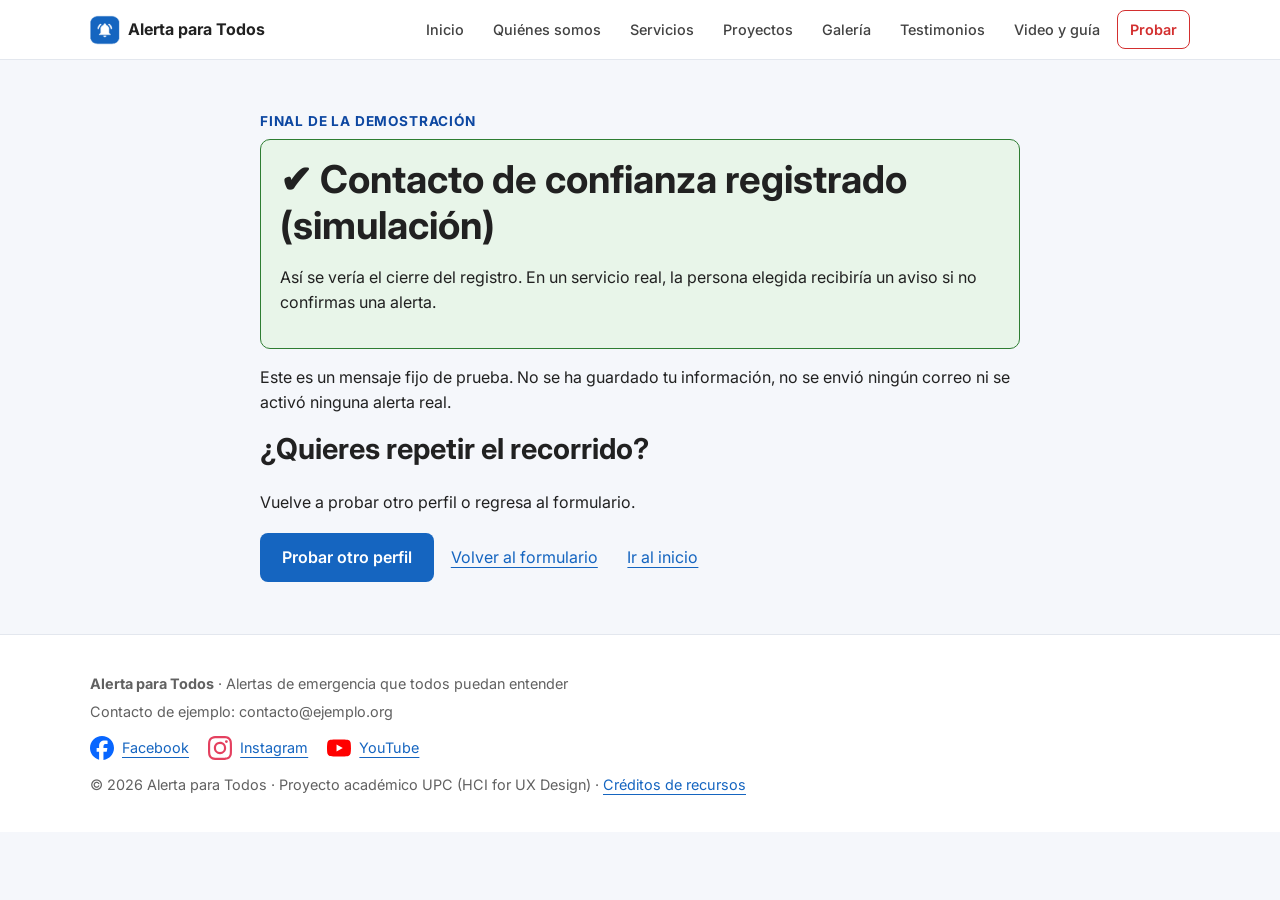
==== confirmacion.html @ 690f4bbc "Publicar landing Alerta para Todos Co-Authored-By: Claude Opus 5.5 <noreply@anthropic.com> Claude-Se" ====
<!DOCTYPE html>
<html lang="es">
<head>
    <meta charset="UTF-8">
    <!-- PASO 1: permite que el navegador use el ancho real del celular. -->
    <meta name="viewport" content="width=device-width, initial-scale=1.0">
    <title>Siguiente paso | Alerta para Todos</title>
    <!-- Tipografía Inter de la guía de estilos (si no hay Internet se usa Arial). -->
    <link rel="preconnect" href="https://fonts.googleapis.com">
    <link rel="preconnect" href="https://fonts.gstatic.com" crossorigin>
    <link rel="stylesheet" href="https://fonts.googleapis.com/css2?family=Inter:wght@400;600;700&display=swap">
    <!-- PASO 2: conectar este HTML con el CSS (la ruta entra a la carpeta css). -->
    <link rel="stylesheet" href="css/estilos.css">
    <!-- Este icono aparece en la pestaña del navegador. -->
    <link rel="icon" type="image/svg+xml" href="iconos/favicon.svg">
    <!-- defer: el JavaScript se ejecuta cuando el HTML ya está listo. -->
    <script src="js/menu.js" defer></script>
    <script src="js/letra.js" defer></script>
</head>
<body>
<a class="saltar" href="#contenido">Saltar al contenido</a>
<!-- PASO 3: este header permanece visible con position: sticky en el CSS. -->
<header class="cabecera">
    <div class="contenedor barra">
        <a class="marca" href="index.html"><img src="imagenes/logo.png" alt="" width="40">Alerta para Todos</a>
        <!-- PASO 4: el menú es IGUAL en las tres páginas; si cambias uno, cámbialo en todos. -->
        <!-- Botón hamburguesa (Semana 11): menu.js lo muestra en pantallas pequeñas. -->
        <button id="boton-menu" class="hamburguesa" type="button"
                aria-controls="navegacion" aria-expanded="false" aria-label="Abrir menú">
            <span class="lineas" aria-hidden="true"><span></span><span></span><span></span></span>
            <span id="texto-menu">Menú</span>
        </button>
        <nav id="navegacion" class="navegacion" aria-label="Navegación principal">
            <ul class="menu">
                <li><a href="index.html#inicio">Inicio</a></li>
                <li><a href="index.html#nosotros">Quiénes somos</a></li>
                <li><a href="index.html#servicios">Servicios</a></li>
                <li><a href="index.html#proyectos">Proyectos</a></li>
                <li><a href="index.html#galeria">Galería</a></li>
                <li><a href="index.html#testimonios">Testimonios</a></li>
                <li><a href="recursos.html">Video y guía</a></li>
                <li>
                    <!-- details abre el submenú con clic, Enter o toque; no necesita JS. -->
                    <details id="resolver" class="desplegable">
                        <summary>Probar</summary>
                        <!-- Esta lista es el menú vertical desplegable: una demo por integrante. -->
                        <ul class="submenu">
                            <li><a href="index.html#orientador">Perfil y canales (HU-01)</a></li>
                            <li><a href="index.html#pasos">Instrucciones paso a paso (HU-019)</a></li>
                            <li><a href="index.html#letra">Tamaño de letra (HU-025)</a></li>
                            <li><a href="index.html#entendido">Confirmar «Entendido» (HU-038)</a></li>
                            <li><a href="index.html#ultima">Última alerta (HU-047)</a></li>
                            <li><a href="index.html#contacto">Contacto de confianza (HU-011)</a></li>
                        </ul>
                    </details>
                </li>
            </ul>
        </nav>
    </div>
</header>
<main id="contenido" class="contenedor seccion">
    <section class="confirmacion" aria-labelledby="confirmado">
        <p class="etiqueta">Final de la demostración</p>
        <div class="exito" role="status">
            <h1 id="confirmado">✔ Contacto de confianza registrado (simulación)</h1>
            <p>Así se vería el cierre del registro. En un servicio real, la persona elegida recibiría un aviso si no confirmas una alerta.</p>
        </div>
        <p>Este es un mensaje fijo de prueba. No se ha guardado tu información, no se envió ningún correo ni se activó ninguna alerta real.</p>
        <h2>¿Quieres repetir el recorrido?</h2>
        <p>Vuelve a probar otro perfil o regresa al formulario.</p>
        <a class="boton" href="index.html#orientador">Probar otro perfil</a>
        <a class="enlace" href="index.html#contacto">Volver al formulario</a>
        <a class="enlace" href="index.html#inicio">Ir al inicio</a>
    </section>
</main>
<!-- PASO FINAL: pie compartido por las tres páginas. -->
<footer class="pie">
    <div class="contenedor">
        <p><strong>Alerta para Todos</strong> · Alertas de emergencia que todos puedan entender</p>
        <p>Contacto de ejemplo: contacto@ejemplo.org</p>
        <nav class="redes" aria-label="Redes sociales de referencia">
            <!-- Son páginas generales de las redes; reemplazar por las cuentas del proyecto. -->
            <a href="https://www.facebook.com/" target="_blank" rel="noopener noreferrer"><img src="iconos/facebook.svg" alt="" width="24" height="24">Facebook</a>
            <a href="https://www.instagram.com/" target="_blank" rel="noopener noreferrer"><img src="iconos/instagram.svg" alt="" width="24" height="24">Instagram</a>
            <a href="https://www.youtube.com/" target="_blank" rel="noopener noreferrer"><img src="iconos/youtube.svg" alt="" width="24" height="24">YouTube</a>
        </nav>
        <p>© 2026 Alerta para Todos · Proyecto académico UPC (HCI for UX Design) · <a href="FUENTES.txt">Créditos de recursos</a></p>
    </div>
</footer>
</body>
</html>
---- css/estilos.css ----
/* PASO 1. El ancho incluye padding y borde: facilita calcular tamaños. */
* {
    box-sizing: border-box;
}

/* PASO 2. Estilos generales (guía de estilos del informe: Inter, azul #1565C0). */
body {
    margin: 0;
    font-family: Inter, Arial, sans-serif;
    color: #212121;
    background: #ffffff;
    line-height: 1.6;
}

h1, h2, h3 {
    line-height: 1.2;
}

h1 { font-size: 2.4rem; margin: 0 0 1rem; }
h2 { font-size: 1.8rem; margin-top: 0; }
h3 { font-size: 1.2rem; }

h1, h2 {
    color: #1565C0;
}

a {
    color: #1565C0;
    text-underline-offset: 4px;
}

/* El foco visible permite recorrer la web con el teclado. No quitarlo. */
a:focus-visible, button:focus-visible, summary:focus-visible,
input:focus-visible, textarea:focus-visible, select:focus-visible {
    outline: 3px solid #F9A825;
    outline-offset: 3px;
}

/* PASO 3. Nunca estirar una imagen más allá de su contenedor. */
img {
    max-width: 100%;
    height: auto;
    display: block;
}

.contenedor {
    width: 92%;
    max-width: 1100px;
    margin: 0 auto;
}

.seccion {
    padding: 3.2rem 0;
}

.fondo {
    background: #E3F2FD;
}

.etiqueta {
    font-weight: bold;
    color: #0D47A1;
    font-size: .85rem;
    text-transform: uppercase;
    letter-spacing: .06em;
    margin: 0 0 .4rem;
}

.nota {
    font-size: .9rem;
    color: #616161;
}

/* Botón principal (rojo = acción importante, siempre con texto). */
.boton {
    display: inline-block;
    background: #D32F2F;
    color: white;
    padding: 12px 22px;
    border: none;
    border-radius: 6px;
    font: inherit;
    font-weight: 600;
    text-decoration: none;
    cursor: pointer;
}

.boton:hover {
    background: #B71C1C;
}

.enlace {
    display: inline-block;
    margin: .8rem;
}

/* PASO 4. Header fijo: sticky lo mantiene visible al bajar y conserva su espacio. */
.cabecera {
    position: sticky;
    top: 0;
    z-index: 100;
    background: #1565C0;
    box-shadow: 0 3px 12px rgba(0, 0, 0, 0.25);
}

/* Flexbox alinea logo y menú; wrap evita desbordamientos. */
.barra {
    display: flex;
    justify-content: space-between;
    align-items: center;
    flex-wrap: wrap;
    gap: 10px;
    padding: 10px 0;
}

.marca {
    display: flex;
    align-items: center;
    gap: 8px;
    color: white;
    font-weight: bold;
    font-size: 1.25rem;
    text-decoration: none;
}

.marca img {
    width: 40px;
    height: auto;
}

/* PASO 5. Menú horizontal. */
.menu {
    display: flex;
    flex-wrap: wrap;
    align-items: center;
    gap: 5px;
    list-style: none;
    margin: 0;
    padding: 0;
}

.menu a,
.desplegable summary {
    display: block;
    color: white;
    padding: 8px 10px;
    text-decoration: none;
    cursor: pointer;
}

.menu a:hover,
.desplegable summary:hover {
    text-decoration: underline;
    background: rgba(255, 255, 255, 0.15);
    border-radius: 6px;
}

/* Sobre el fondo azul, el foco amarillo se ve mejor. */
.cabecera a:focus-visible,
.cabecera summary:focus-visible {
    outline-color: #FFEB3B;
}

/* PASO 6. Menú vertical desplegable: details abre y cierra sin JavaScript. */
.desplegable {
    position: relative;
}

.submenu {
    position: absolute;
    top: 100%;
    right: 0;
    left: auto;
    width: 230px;
    margin: 4px 0 0;
    padding: 5px;
    list-style: none;
    background: white;
    border: 1px solid #90CAF9;
    border-radius: 6px;
    box-shadow: 0 6px 16px rgba(0, 0, 0, 0.3);
    z-index: 10;
}

.submenu a {
    color: #212121;
}

.submenu a:hover {
    background: #E3F2FD;
}

/* Deja espacio al navegar con #id para que el header no tape el título. */
section[id], main[id] {
    scroll-margin-top: 90px;
}

/* PASO 7. Imagen y texto: dos columnas iguales. minmax evita desborde. */
.dos-columnas {
    display: grid;
    grid-template-columns: repeat(2, minmax(0, 1fr));
    gap: 2rem;
    align-items: center;
}

.dos-columnas > * {
    min-width: 0;
}

.foto {
    width: 100%;
    aspect-ratio: 4 / 3;
    object-fit: cover;
    border-radius: 10px;
}

/* Inicio (hero): un poco más de aire arriba y abajo. */
.hero {
    padding-top: 3.8rem;
    padding-bottom: 3.8rem;
}

/* En el inicio la imagen es una pantalla del prototipo: se muestra completa. */
#inicio .foto {
    object-fit: contain;
    background: #E3F2FD;
}

/* PASO 8. Tarjetas y galería: tres columnas en escritorio. */
.tarjetas {
    display: grid;
    grid-template-columns: repeat(3, minmax(0, 1fr));
    gap: 20px;
}

.galeria {
    display: grid;
    grid-template-columns: repeat(3, minmax(0, 1fr));
    gap: 20px;
}

.tarjeta {
    background: white;
    padding: 1.4rem;
    border-top: 4px solid #1565C0;
    border-radius: 8px;
    box-shadow: 0 2px 6px rgba(0, 0, 0, 0.12);
}

.tarjeta h3 {
    margin-top: 0;
}

.numero {
    color: #0D47A1;
    font-weight: bold;
}

figure {
    margin: 0;
}

.galeria img {
    width: 100%;
    aspect-ratio: 3 / 2;
    object-fit: contain;
    background: white;
    border: 1px solid #90CAF9;
    border-radius: 8px;
}

figcaption {
    padding-top: .4rem;
    font-size: .9rem;
}

blockquote {
    margin: 0 0 1rem;
    max-width: 780px;
    font-size: 1.3rem;
    border-left: 5px solid #1565C0;
    padding-left: 1rem;
}

/* PASO 9. Orientador: los radios controlan los paneles con CSS, sin JavaScript. */
.orientador {
    background: white;
    border: 2px solid #1565C0;
    border-radius: 8px;
    padding: 20px;
    min-width: 0;
}

legend {
    font-weight: bold;
    padding: 0 .5rem;
}

/* Los radios se ocultan visualmente (siguen funcionando con teclado) y cada label parece un botón. */
.orientador {
    position: relative;
}

.orientador > input {
    position: absolute;
    opacity: 0;
    width: 1px;
    height: 1px;
}

.orientador > label {
    display: inline-block;
    margin: 5px 10px 5px 0;
    padding: 8px 14px;
    cursor: pointer;
    border: 2px solid #1565C0;
    border-radius: 6px;
    font-weight: 600;
    color: #0D47A1;
}

/* La opción elegida se resalta (no solo por color: también cambia el fondo). */
.orientador > input:checked + label {
    background: #1565C0;
    color: white;
}

.orientador > input:focus-visible + label {
    outline: 3px solid #F9A825;
    outline-offset: 2px;
}

.resultados {
    margin-top: 1rem;
}

/* Primero se ocultan los tres paneles. */
.respuesta {
    display: none;
    padding: 15px;
    background: #FFEBEE;
    border-left: 5px solid #D32F2F;
}

.respuesta h3 {
    margin-top: 0;
    color: #B71C1C;
}

/* ~ busca un hermano posterior. :checked identifica la opción marcada. */
#auditiva:checked ~ .resultados .auditiva,
#visual:checked ~ .resultados .visual,
#mayor:checked ~ .resultados .mayor,
#paso1:checked ~ .resultados .paso1,
#paso2:checked ~ .resultados .paso2,
#paso3:checked ~ .resultados .paso3 {
    display: block;
}

/* PASO 10. Formulario: un campo por fila. */
.formulario {
    display: grid;
    gap: 6px;
    max-width: 520px;
    background: white;
    border: 1px solid #90CAF9;
    border-radius: 8px;
    padding: 1.4rem;
}

.formulario > label {
    font-weight: 600;
}

.formulario input[type="text"],
.formulario input[type="email"] {
    width: 100%;
    min-width: 0;
    font: inherit;
    padding: 10px;
    border: 1px solid #757575;
    border-radius: 6px;
    margin-bottom: 8px;
}

.formulario input[type="checkbox"] {
    accent-color: #1565C0;
}

.formulario .boton {
    justify-self: start;
}

/* PASO 11. Video: conserva la proporción a cualquier ancho. */
.video {
    width: 100%;
    aspect-ratio: 16 / 9;
    border: 0;
    display: block;
    background: black;
}

/* Página de confirmación (estado de éxito en verde + texto + icono). */
.confirmacion {
    max-width: 760px;
    margin: 0 auto;
}

.exito {
    background: #E8F5E9;
    border-left: 5px solid #2E7D32;
    padding: 1rem 1.2rem;
    border-radius: 6px;
}

.exito h2 {
    color: #1B5E20;
    margin-bottom: .4rem;
}

/* Equipo: una tarjeta por integrante con su rango de HU. */
.equipo {
    display: grid;
    grid-template-columns: repeat(3, minmax(0, 1fr));
    gap: 12px;
    list-style: none;
    margin: 0;
    padding: 0;
}

.equipo li {
    background: white;
    border-left: 4px solid #1565C0;
    border-radius: 6px;
    padding: 10px 14px;
    box-shadow: 0 2px 6px rgba(0, 0, 0, 0.1);
}

.equipo strong,
.equipo span {
    display: block;
}

.equipo span {
    font-size: .9rem;
    color: #616161;
}

/* Panel informativo (azul) para las demos que no son una alerta de emergencia. */
.respuesta.neutra {
    background: #E3F2FD;
    border-left-color: #1565C0;
}

.respuesta.neutra h3 {
    color: #0D47A1;
}

/* HU-025: el tamaño del texto cambia según el radio elegido. */
.muestra {
    padding: 15px;
    background: #FFEBEE;
    border-left: 5px solid #D32F2F;
}

.texto-muestra {
    margin: 0;
    font-size: 1rem;
}

#letra-grande:checked ~ .resultados .texto-muestra { font-size: 1.5rem; }
#letra-muy:checked ~ .resultados .texto-muestra { font-size: 2.1rem; }

/* HU-038: un checkbox oculto + su label (botón) cambia el mensaje. */
.confirmar-demo {
    position: relative;
    background: white;
    border: 2px solid #1565C0;
    border-radius: 8px;
    padding: 20px;
}

.confirmar-demo > input {
    position: absolute;
    opacity: 0;
    width: 1px;
    height: 1px;
}

.alerta-caja {
    margin-bottom: 1rem;
    padding: 15px;
    background: #FFEBEE;
    border-left: 5px solid #D32F2F;
}

.alerta-caja h3 {
    margin-top: 0;
    color: #B71C1C;
}

.estado {
    margin: 1rem 0 0;
}

.hecho {
    display: none;
    padding: 10px 15px;
    background: #E8F5E9;
    border-left: 5px solid #2E7D32;
    color: #1B5E20;
    font-weight: 600;
}

#confirmar:checked ~ .hecho { display: block; }
#confirmar:checked ~ .pendiente { display: none; }
#confirmar:checked ~ label.boton { background: #2E7D32; }
#confirmar:focus-visible ~ label.boton {
    outline: 3px solid #F9A825;
    outline-offset: 3px;
}

/* HU-047: última alerta que se abre y se cierra con details/summary. */
.ultima {
    background: white;
    border: 2px solid #1565C0;
    border-radius: 8px;
}

.ultima summary {
    padding: 14px 18px;
    font-weight: 600;
    color: #0D47A1;
    cursor: pointer;
}

.ultima ul {
    margin: 0;
    padding: 0 18px 16px 38px;
}

/* Pie de página oscuro: los iconos SVG se invierten a blanco. */
.pie {
    background: #1E1E24;
    color: white;
    padding: 2rem 0;
}

.pie p {
    margin: .3rem 0;
}

.pie a {
    color: white;
}

.redes {
    display: flex;
    flex-wrap: wrap;
    gap: 1.2rem;
    margin: .8rem 0;
}

.redes a {
    display: inline-flex;
    align-items: center;
    gap: .5rem;
}

.redes img {
    width: 24px;
    height: 24px;
    filter: invert(1);
}

/* Enlace "Saltar al contenido": solo aparece al usar Tab. */
.saltar {
    position: absolute;
    left: -9999px;
}

.saltar:focus {
    left: 1rem;
    top: 1rem;
    padding: 1rem;
    background: white;
    z-index: 200;
}

/* PASO 14. ESTILO DE LOS MOCKUPS DE FIGMA (MW-01 a MW-07): fondo gris claro,
   cabecera blanca con logo azul, menú en píldoras, tarjetas blancas con borde fino
   y botón rojo de ayuda. Esta parte reemplaza el aspecto de los pasos anteriores. */
body {
    background: #F5F7FB;
}

h1, h2 {
    color: #212121;
}

.fondo {
    background: #EDF3FB;
}

/* Cabecera blanca con borde inferior (como en el mockup). */
.cabecera {
    background: #FFFFFF;
    border-bottom: 1px solid #E3E7EE;
    box-shadow: none;
}

.marca {
    color: #212121;
    font-size: 1rem;
}

.marca img {
    width: 30px;
    height: 30px;
}

.menu a,
.desplegable summary {
    color: #424242;
    font-size: .9rem;
    font-weight: 500;
    padding: 7px 12px;
    border-radius: 8px;
}

.menu a:hover {
    background: #E3F2FD;
    color: #0D47A1;
    text-decoration: none;
}

/* "Probar" parece el botón rojo con borde «Solicitar ayuda» del mockup. */
.desplegable summary {
    color: #D32F2F;
    border: 1px solid #D32F2F;
    background: #FFFFFF;
    font-weight: 600;
}

.desplegable summary:hover {
    background: #FFEBEE;
    text-decoration: none;
    border-radius: 8px;
}

.cabecera a:focus-visible,
.cabecera summary:focus-visible {
    outline-color: #F9A825;
}

.submenu {
    border: 1px solid #E3E7EE;
    border-radius: 10px;
    box-shadow: 0 8px 24px rgba(16, 24, 40, 0.16);
}

/* Botones: azul sólido para lo principal, como «Ver alerta activa». */
.boton {
    background: #1565C0;
    border-radius: 8px;
}

.boton:hover {
    background: #0D47A1;
}

/* «Entendido» es verde en el mockup MW-02. */
.confirmar-demo > label.boton {
    background: #2E7D32;
}

/* Tarjetas blancas con borde fino y sombra suave. */
.tarjeta,
.equipo li {
    border: 1px solid #E3E7EE;
    border-radius: 10px;
    box-shadow: 0 1px 3px rgba(16, 24, 40, 0.08);
}

.tarjeta {
    border-top: 1px solid #E3E7EE;
}

.equipo li {
    border-left: 1px solid #E3E7EE;
}

.orientador,
.confirmar-demo,
.ultima,
.formulario {
    border: 1px solid #E3E7EE;
    border-radius: 10px;
    box-shadow: 0 1px 3px rgba(16, 24, 40, 0.08);
}

.galeria img,
#inicio .foto {
    border: 1px solid #E3E7EE;
    border-radius: 10px;
}

/* Las capturas de celular son altas: se muestran completas sobre fondo celeste. */
.galeria img {
    aspect-ratio: 4 / 5;
    background: #EDF3FB;
}

/* Opciones en píldoras celestes; la elegida se vuelve azul sólido. */
.orientador > label {
    background: #E3F2FD;
    color: #0D47A1;
    border: 1px solid #E3F2FD;
    border-radius: 999px;
    font-size: .92rem;
}

.orientador > input:checked + label {
    background: #1565C0;
    border-color: #1565C0;
    color: #FFFFFF;
}

/* Alertas con contorno rojo completo, como «SÍ TE AFECTA»; éxito con contorno verde. */
.respuesta,
.muestra,
.alerta-caja {
    border: 1px solid #D32F2F;
    border-left-width: 1px;
    border-radius: 10px;
}

.respuesta.neutra {
    border-color: #90CAF9;
}

.hecho,
.exito {
    border: 1px solid #2E7D32;
    border-left-width: 1px;
    border-radius: 10px;
}

/* Estado del sistema (franja verde del panel principal, MW-01). */
.estado-sistema {
    display: flex;
    align-items: center;
    gap: .8rem;
    margin: 0 0 1.4rem;
    padding: 12px 16px;
    background: #E8F5E9;
    border: 1px solid #2E7D32;
    border-radius: 10px;
    color: #1B5E20;
}

.estado-sistema strong {
    display: block;
    text-transform: uppercase;
    letter-spacing: .02em;
}

.estado-sistema span {
    font-size: .88rem;
}

.estado-sistema .punto {
    flex: none;
    width: 28px;
    height: 28px;
    border-radius: 50%;
    background: #2E7D32;
    color: #FFFFFF;
    text-align: center;
    line-height: 28px;
    font-weight: 700;
}

/* Pie claro: texto pequeño gris y enlaces simples. */
.pie {
    background: #FFFFFF;
    color: #616161;
    border-top: 1px solid #E3E7EE;
    font-size: .9rem;
}

.pie a {
    color: #1565C0;
}

.redes img {
    filter: none;
    opacity: 1;
}

/* PASO 12. TABLET: estas reglas se aplican a 900 px o menos. */
@media (max-width: 900px) {
    h1 { font-size: 2.1rem; }

    .tarjetas,
    .galeria,
    .equipo {
        grid-template-columns: repeat(2, minmax(0, 1fr));
    }
}

/* PASO 13. CELULAR: cambiamos columnas por una sola columna. */
@media (max-width: 600px) {
    h1 { font-size: 1.8rem; }
    h2 { font-size: 1.5rem; }

    .dos-columnas,
    .tarjetas,
    .galeria,
    .equipo {
        grid-template-columns: 1fr;
    }

    .dos-columnas {
        gap: 1.5rem;
    }

    .seccion {
        padding: 2.2rem 0;
    }

    .barra {
        justify-content: center;
        padding: 6px 0;
    }

    .marca {
        font-size: 1.1rem;
    }

    .barra nav {
        width: 100%;
    }

    .menu {
        justify-content: center;
        gap: 0;
    }

    .menu a,
    .desplegable summary {
        padding: 8px 8px;
        font-size: .95rem;
    }

    /* El desplegable sigue vertical y dentro de la pantalla. */
    .submenu {
        left: auto;
        right: 0;
        width: 215px;
        max-width: 85vw;
        max-height: 55vh;
        overflow-y: auto;
    }

    section[id], main[id] {
        scroll-margin-top: 150px;
    }

    .orientador > label {
        display: block;
        margin-right: 0;
        text-align: center;
    }

    .formulario,
    .orientador {
        padding: 1rem;
    }
}


/* QUIÉNES SOMOS: misión, visión y fotos del equipo */
.mision-vision { display: grid; grid-template-columns: 1fr 1fr; gap: 20px; margin-top: 24px; }
.mision-vision h3 { margin-top: 0; color: #0D47A1; }
.equipo-fotos { list-style: none; padding: 0; margin: 32px 0 0; display: grid; grid-template-columns: repeat(6, 1fr); gap: 20px; }
.equipo-fotos li { text-align: center; }
.equipo-fotos img { width: 112px; height: 112px; border-radius: 50%; object-fit: cover; border: 3px solid #1565C0; background: #fff; display: block; margin: 0 auto 10px; }
.equipo-fotos strong { font-size: .95rem; color: #212121; }
@media (max-width: 900px) { .equipo-fotos { grid-template-columns: repeat(3, 1fr); } }
@media (max-width: 600px) { .mision-vision { grid-template-columns: 1fr; } .equipo-fotos { grid-template-columns: repeat(2, 1fr); } }

/* ===== SEMANA 11: menú hamburguesa y formulario con JavaScript ===== */
/* Sin JavaScript no se ve el botón y el menú queda siempre visible. */
.hamburguesa { display: none; }
.lineas { display: inline-flex; flex-direction: column; gap: 4px; }
.lineas span { display: block; width: 20px; height: 2px; background: currentColor; border-radius: 2px; }

@media (max-width: 900px) {
    .js .hamburguesa {
        display: inline-flex; align-items: center; gap: 8px;
        padding: 8px 12px; font: inherit; font-weight: 600; color: #212121;
        background: #FFFFFF; border: 1px solid #C9D1DC; border-radius: 8px; cursor: pointer;
    }
    .js .barra { justify-content: space-between; }
    .js .barra nav { width: 100%; display: none; }
    .js .barra nav.abierto { display: block; }
    .js .menu { flex-direction: column; align-items: stretch; gap: 2px; padding-top: 6px; }
    .js .menu a, .js .desplegable summary { padding: 12px; }
    /* El submenú se vuelve una lista vertical dentro del panel, sin salirse. */
    .js .submenu { position: static; width: auto; max-width: none; max-height: none; box-shadow: none; margin: 4px 0 0; }
}

/* HU-025: barra de tamaño de letra (solo se muestra con JavaScript). */
.controles-letra { display: flex; flex-wrap: wrap; align-items: center; gap: 10px; margin: 14px 0; }
.controles-letra[hidden] { display: none; }
.boton-letra { padding: 10px 16px; min-width: 48px; font: inherit; font-weight: 700; color: #0D47A1; background: #fff; border: 1px solid #1565C0; border-radius: 8px; cursor: pointer; }
.boton-letra:hover:not(:disabled) { background: #E3F2FD; }
.boton-letra:disabled { opacity: .45; cursor: not-allowed; }
#letra-estado { font-weight: 600; }
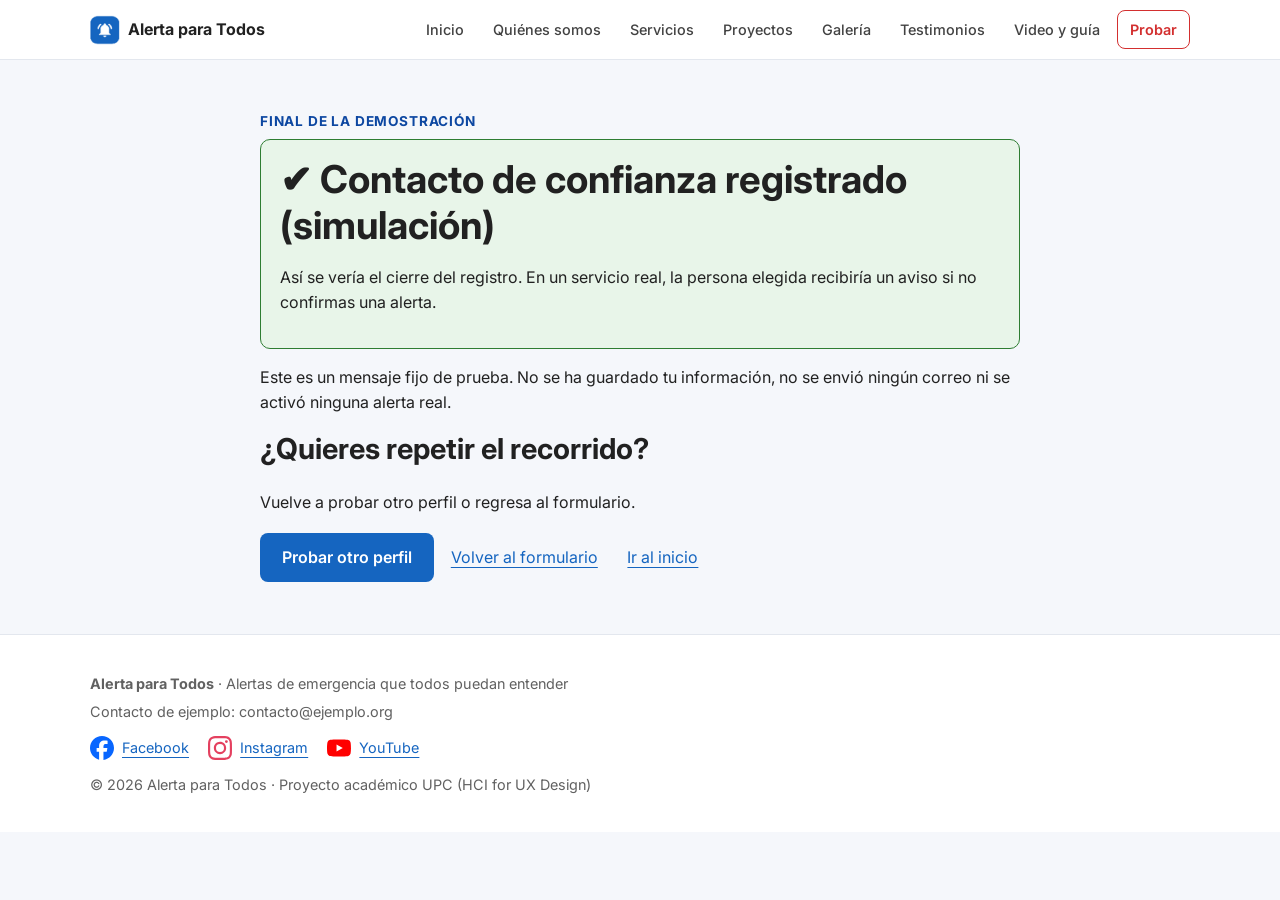
==== commit 0366a492: "Quitar enlace a FUENTES.txt del pie Co-Authored-By: Claude Opus 5.5 <noreply@anthropic.com> Claude-S" ====
--- a/confirmacion.html
+++ b/confirmacion.html
@@ -84,7 +84,7 @@
             <a href="https://www.instagram.com/" target="_blank" rel="noopener noreferrer"><img src="iconos/instagram.svg" alt="" width="24" height="24">Instagram</a>
             <a href="https://www.youtube.com/" target="_blank" rel="noopener noreferrer"><img src="iconos/youtube.svg" alt="" width="24" height="24">YouTube</a>
         </nav>
-        <p>© 2026 Alerta para Todos · Proyecto académico UPC (HCI for UX Design) · <a href="FUENTES.txt">Créditos de recursos</a></p>
+        <p>© 2026 Alerta para Todos · Proyecto académico UPC (HCI for UX Design)</p>
     </div>
 </footer>
 </body>
